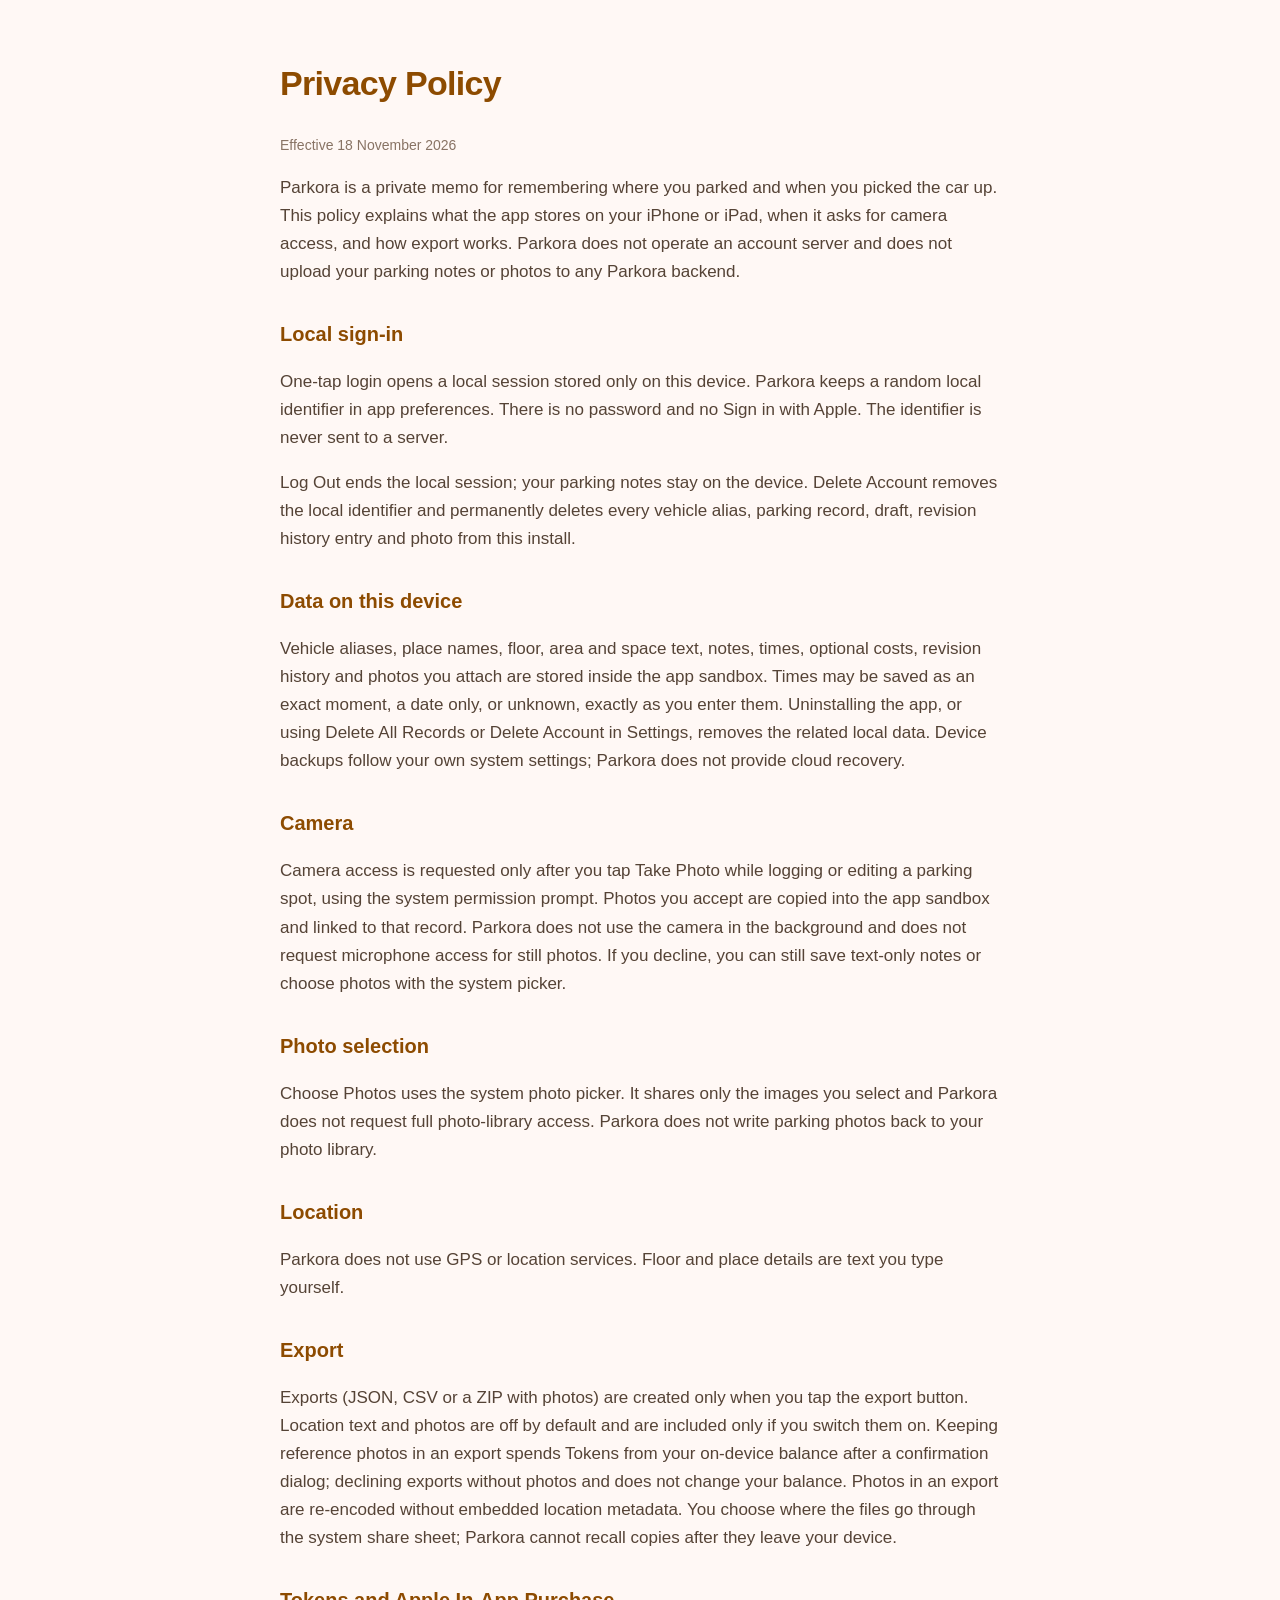
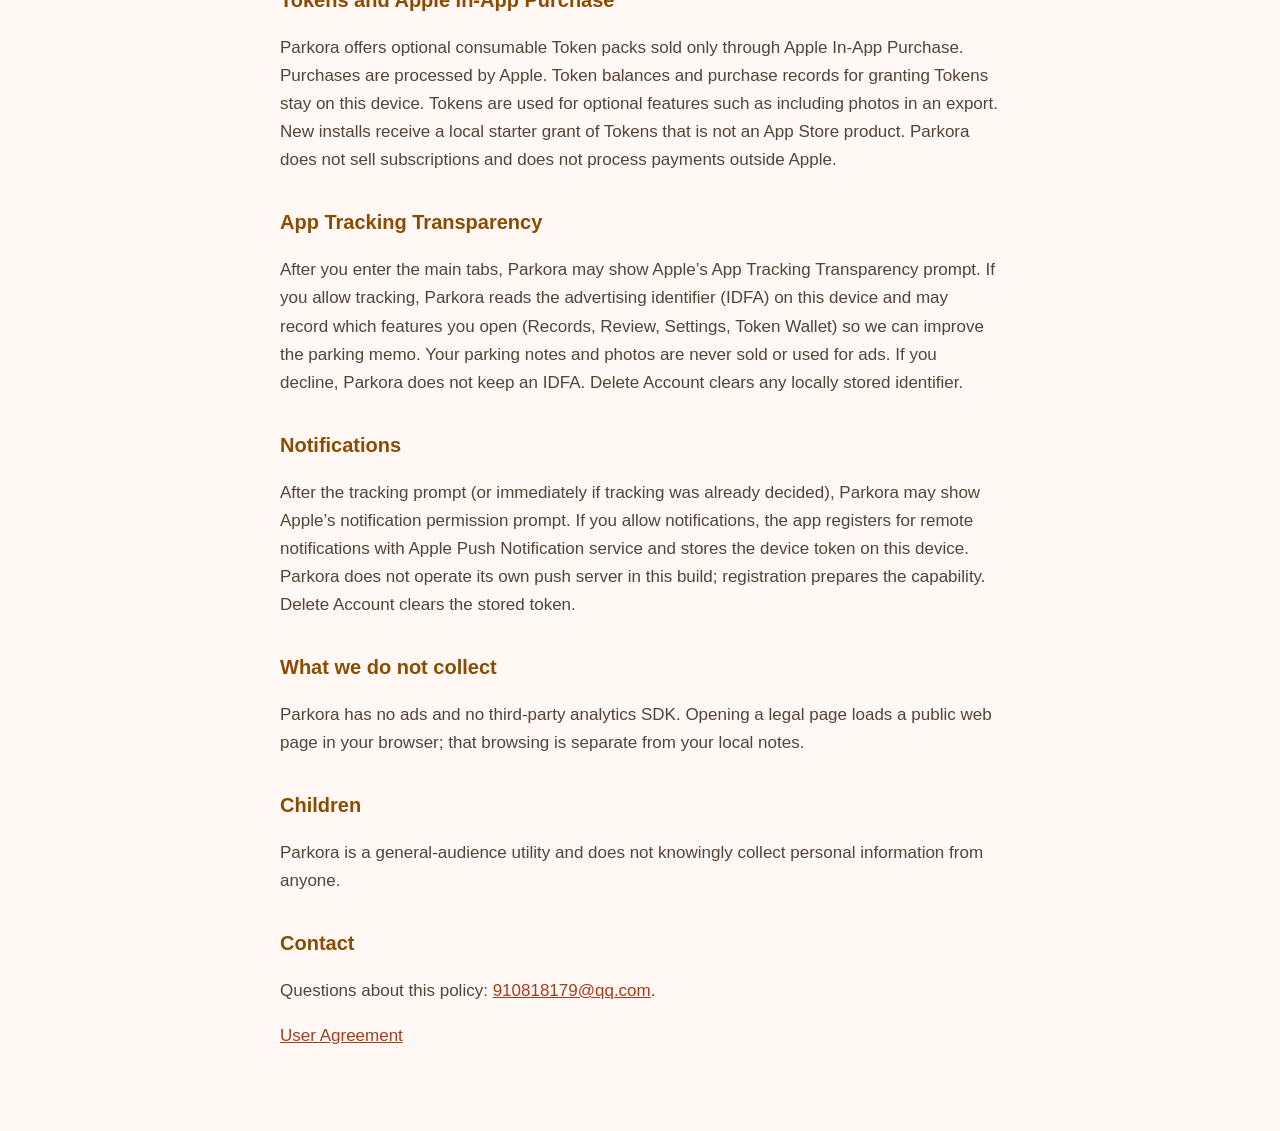
==== privacy-policy.html @ 74312967 "Document ATT and Push system prompts" ====
<!DOCTYPE html>
<html lang="en">
<head>
  <meta charset="utf-8">
  <meta name="viewport" content="width=device-width, initial-scale=1">
  <title>Parkora Privacy Policy</title>
  <link rel="stylesheet" href="legal.css">
</head>
<body>
  <main>
    <h1>Privacy Policy</h1>
    <p class="meta">Effective 18 November 2026</p>
    <p>Parkora is a private memo for remembering where you parked and when you picked the car up. This policy explains what the app stores on your iPhone or iPad, when it asks for camera access, and how export works. Parkora does not operate an account server and does not upload your parking notes or photos to any Parkora backend.</p>

    <h2>Local sign-in</h2>
    <p>One-tap login opens a local session stored only on this device. Parkora keeps a random local identifier in app preferences. There is no password and no Sign in with Apple. The identifier is never sent to a server.</p>
    <p>Log Out ends the local session; your parking notes stay on the device. Delete Account removes the local identifier and permanently deletes every vehicle alias, parking record, draft, revision history entry and photo from this install.</p>

    <h2>Data on this device</h2>
    <p>Vehicle aliases, place names, floor, area and space text, notes, times, optional costs, revision history and photos you attach are stored inside the app sandbox. Times may be saved as an exact moment, a date only, or unknown, exactly as you enter them. Uninstalling the app, or using Delete All Records or Delete Account in Settings, removes the related local data. Device backups follow your own system settings; Parkora does not provide cloud recovery.</p>

    <h2>Camera</h2>
    <p>Camera access is requested only after you tap Take Photo while logging or editing a parking spot, using the system permission prompt. Photos you accept are copied into the app sandbox and linked to that record. Parkora does not use the camera in the background and does not request microphone access for still photos. If you decline, you can still save text-only notes or choose photos with the system picker.</p>

    <h2>Photo selection</h2>
    <p>Choose Photos uses the system photo picker. It shares only the images you select and Parkora does not request full photo-library access. Parkora does not write parking photos back to your photo library.</p>

    <h2>Location</h2>
    <p>Parkora does not use GPS or location services. Floor and place details are text you type yourself.</p>

    <h2>Export</h2>
    <p>Exports (JSON, CSV or a ZIP with photos) are created only when you tap the export button. Location text and photos are off by default and are included only if you switch them on. Keeping reference photos in an export spends Tokens from your on-device balance after a confirmation dialog; declining exports without photos and does not change your balance. Photos in an export are re-encoded without embedded location metadata. You choose where the files go through the system share sheet; Parkora cannot recall copies after they leave your device.</p>

    <h2>Tokens and Apple In-App Purchase</h2>
    <p>Parkora offers optional consumable Token packs sold only through Apple In-App Purchase. Purchases are processed by Apple. Token balances and purchase records for granting Tokens stay on this device. Tokens are used for optional features such as including photos in an export. New installs receive a local starter grant of Tokens that is not an App Store product. Parkora does not sell subscriptions and does not process payments outside Apple.</p>

    <h2>App Tracking Transparency</h2>
    <p>After you enter the main tabs, Parkora may show Apple’s App Tracking Transparency prompt. If you allow tracking, Parkora reads the advertising identifier (IDFA) on this device and may record which features you open (Records, Review, Settings, Token Wallet) so we can improve the parking memo. Your parking notes and photos are never sold or used for ads. If you decline, Parkora does not keep an IDFA. Delete Account clears any locally stored identifier.</p>

    <h2>Notifications</h2>
    <p>After the tracking prompt (or immediately if tracking was already decided), Parkora may show Apple’s notification permission prompt. If you allow notifications, the app registers for remote notifications with Apple Push Notification service and stores the device token on this device. Parkora does not operate its own push server in this build; registration prepares the capability. Delete Account clears the stored token.</p>

    <h2>What we do not collect</h2>
    <p>Parkora has no ads and no third-party analytics SDK. Opening a legal page loads a public web page in your browser; that browsing is separate from your local notes.</p>

    <h2>Children</h2>
    <p>Parkora is a general-audience utility and does not knowingly collect personal information from anyone.</p>

    <h2>Contact</h2>
    <p>Questions about this policy: <a href="mailto:910818179@qq.com">910818179@qq.com</a>.</p>
    <p><a href="user-agreement.html">User Agreement</a></p>
  </main>
</body>
</html>
---- legal.css ----
:root { color-scheme: light; }
body {
  margin: 0;
  background: #fff8f5;
  color: #1e1b19;
  font: 17px/1.65 -apple-system, BlinkMacSystemFont, "Segoe UI", sans-serif;
}
main { max-width: 720px; margin: 0 auto; padding: 32px 20px 64px; }
h1 { font-weight: 700; letter-spacing: -0.02em; color: #8d4b00; }
h2 { font-size: 20px; margin-top: 2rem; color: #8d4b00; }
a { color: #a53c19; }
p, li { color: #554336; }
.meta { color: #887364; font-size: 14px; }
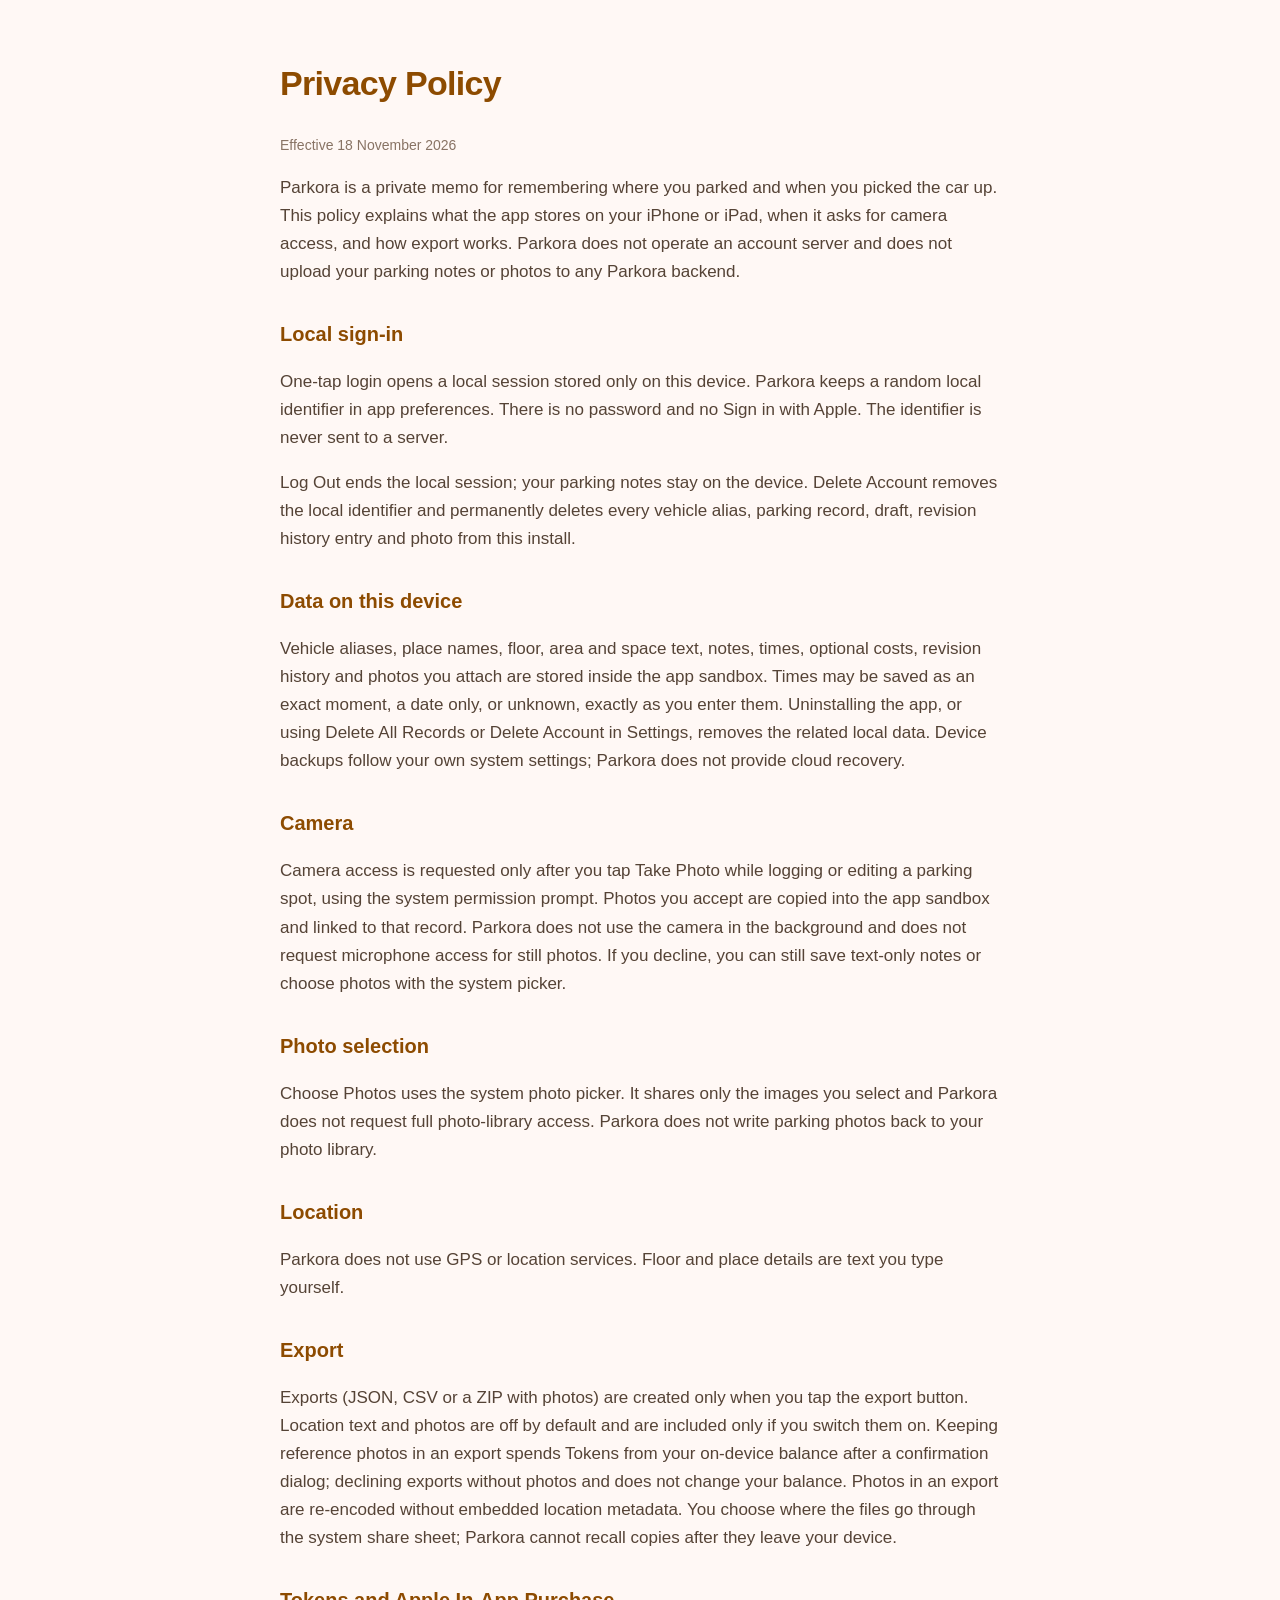
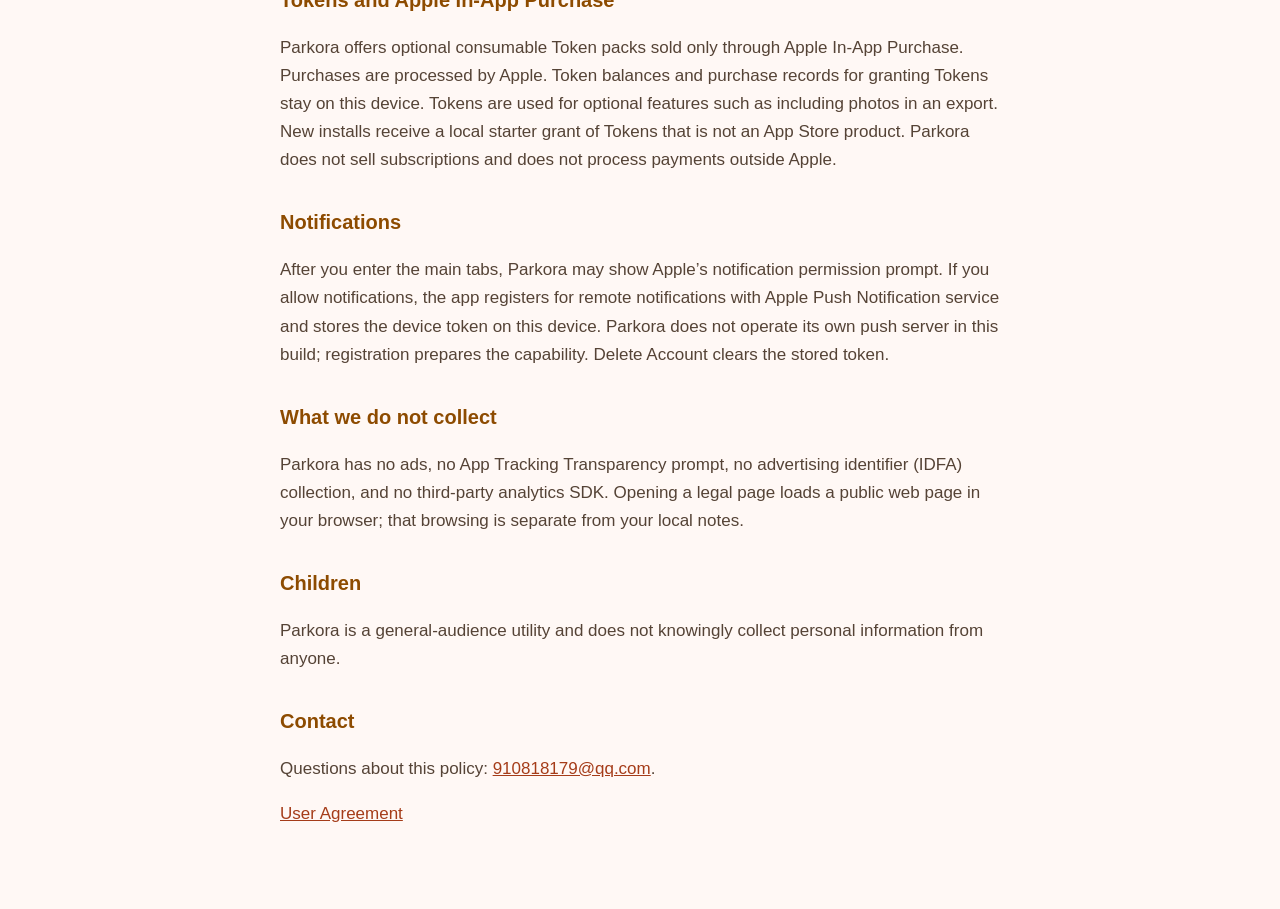
==== commit f22c1275: "Remove ATT tracking; keep Push notifications" ====
--- a/privacy-policy.html
+++ b/privacy-policy.html
@@ -34,14 +34,11 @@
     <h2>Tokens and Apple In-App Purchase</h2>
     <p>Parkora offers optional consumable Token packs sold only through Apple In-App Purchase. Purchases are processed by Apple. Token balances and purchase records for granting Tokens stay on this device. Tokens are used for optional features such as including photos in an export. New installs receive a local starter grant of Tokens that is not an App Store product. Parkora does not sell subscriptions and does not process payments outside Apple.</p>
 
-    <h2>App Tracking Transparency</h2>
-    <p>After you enter the main tabs, Parkora may show Apple’s App Tracking Transparency prompt. If you allow tracking, Parkora reads the advertising identifier (IDFA) on this device and may record which features you open (Records, Review, Settings, Token Wallet) so we can improve the parking memo. Your parking notes and photos are never sold or used for ads. If you decline, Parkora does not keep an IDFA. Delete Account clears any locally stored identifier.</p>
-
     <h2>Notifications</h2>
-    <p>After the tracking prompt (or immediately if tracking was already decided), Parkora may show Apple’s notification permission prompt. If you allow notifications, the app registers for remote notifications with Apple Push Notification service and stores the device token on this device. Parkora does not operate its own push server in this build; registration prepares the capability. Delete Account clears the stored token.</p>
+    <p>After you enter the main tabs, Parkora may show Apple’s notification permission prompt. If you allow notifications, the app registers for remote notifications with Apple Push Notification service and stores the device token on this device. Parkora does not operate its own push server in this build; registration prepares the capability. Delete Account clears the stored token.</p>
 
     <h2>What we do not collect</h2>
-    <p>Parkora has no ads and no third-party analytics SDK. Opening a legal page loads a public web page in your browser; that browsing is separate from your local notes.</p>
+    <p>Parkora has no ads, no App Tracking Transparency prompt, no advertising identifier (IDFA) collection, and no third-party analytics SDK. Opening a legal page loads a public web page in your browser; that browsing is separate from your local notes.</p>
 
     <h2>Children</h2>
     <p>Parkora is a general-audience utility and does not knowingly collect personal information from anyone.</p>
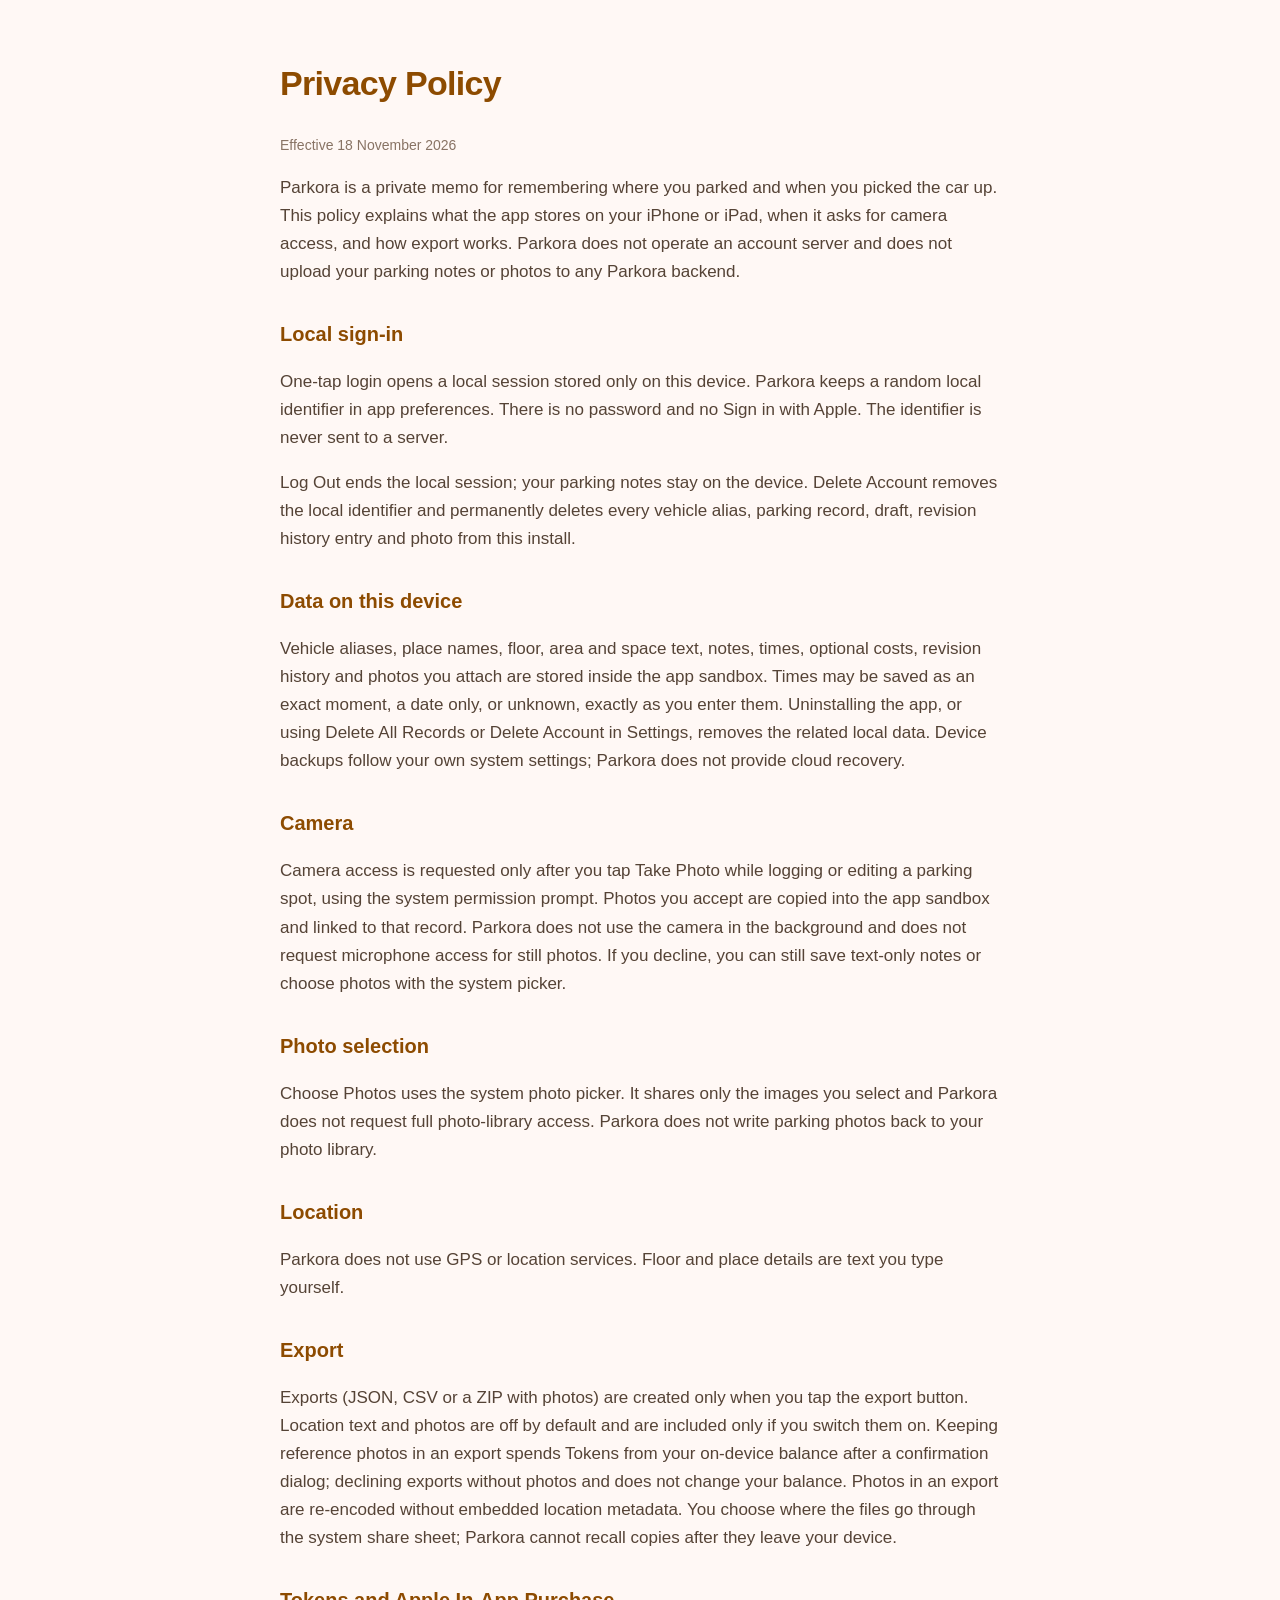
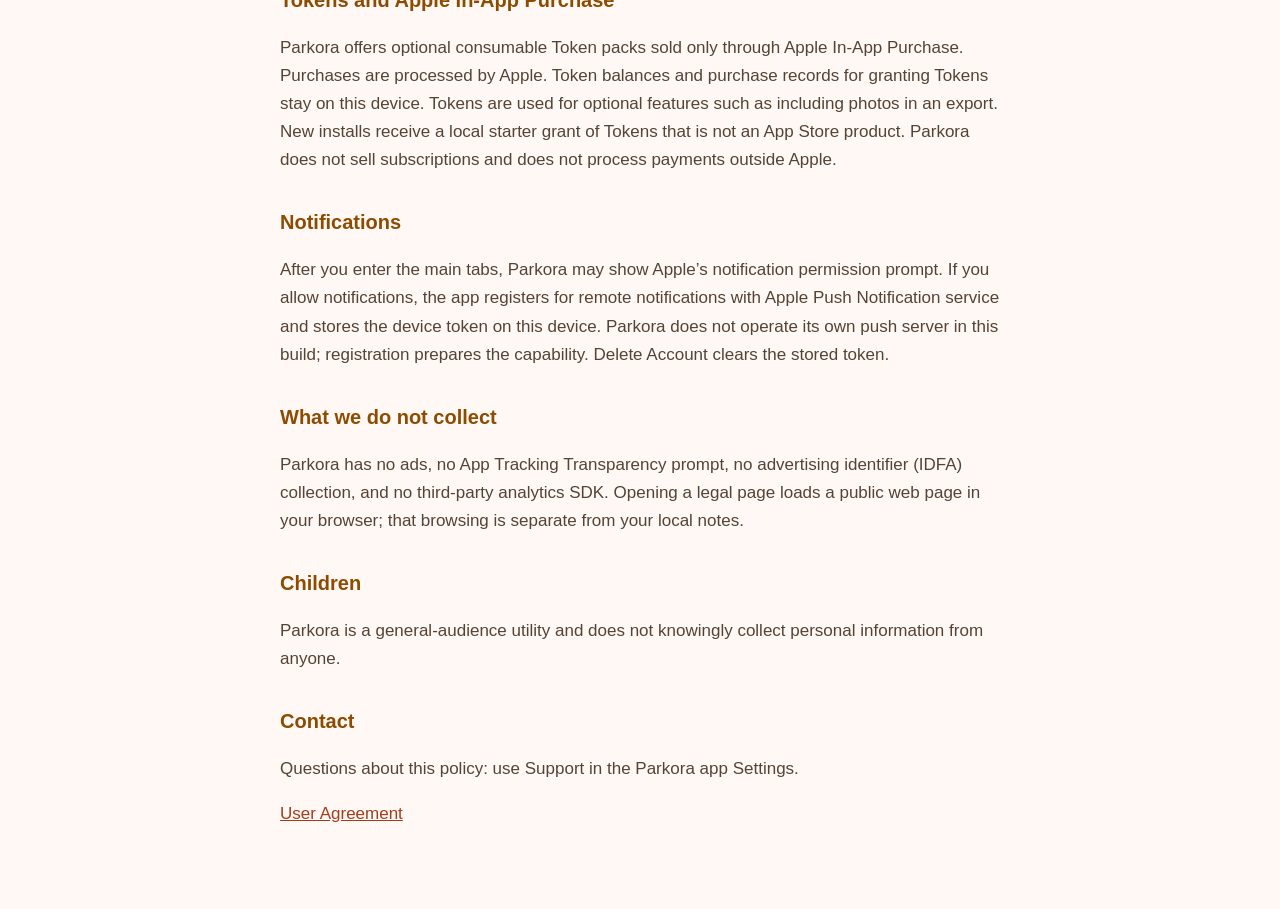
==== commit a6a836e6: "Remove contact email from public legal pages. Point Contact to in-app Support instead of listing a p" ====
--- a/privacy-policy.html
+++ b/privacy-policy.html
@@ -44,7 +44,7 @@
     <p>Parkora is a general-audience utility and does not knowingly collect personal information from anyone.</p>
 
     <h2>Contact</h2>
-    <p>Questions about this policy: <a href="mailto:910818179@qq.com">910818179@qq.com</a>.</p>
+    <p>Questions about this policy: use Support in the Parkora app Settings.</p>
     <p><a href="user-agreement.html">User Agreement</a></p>
   </main>
 </body>
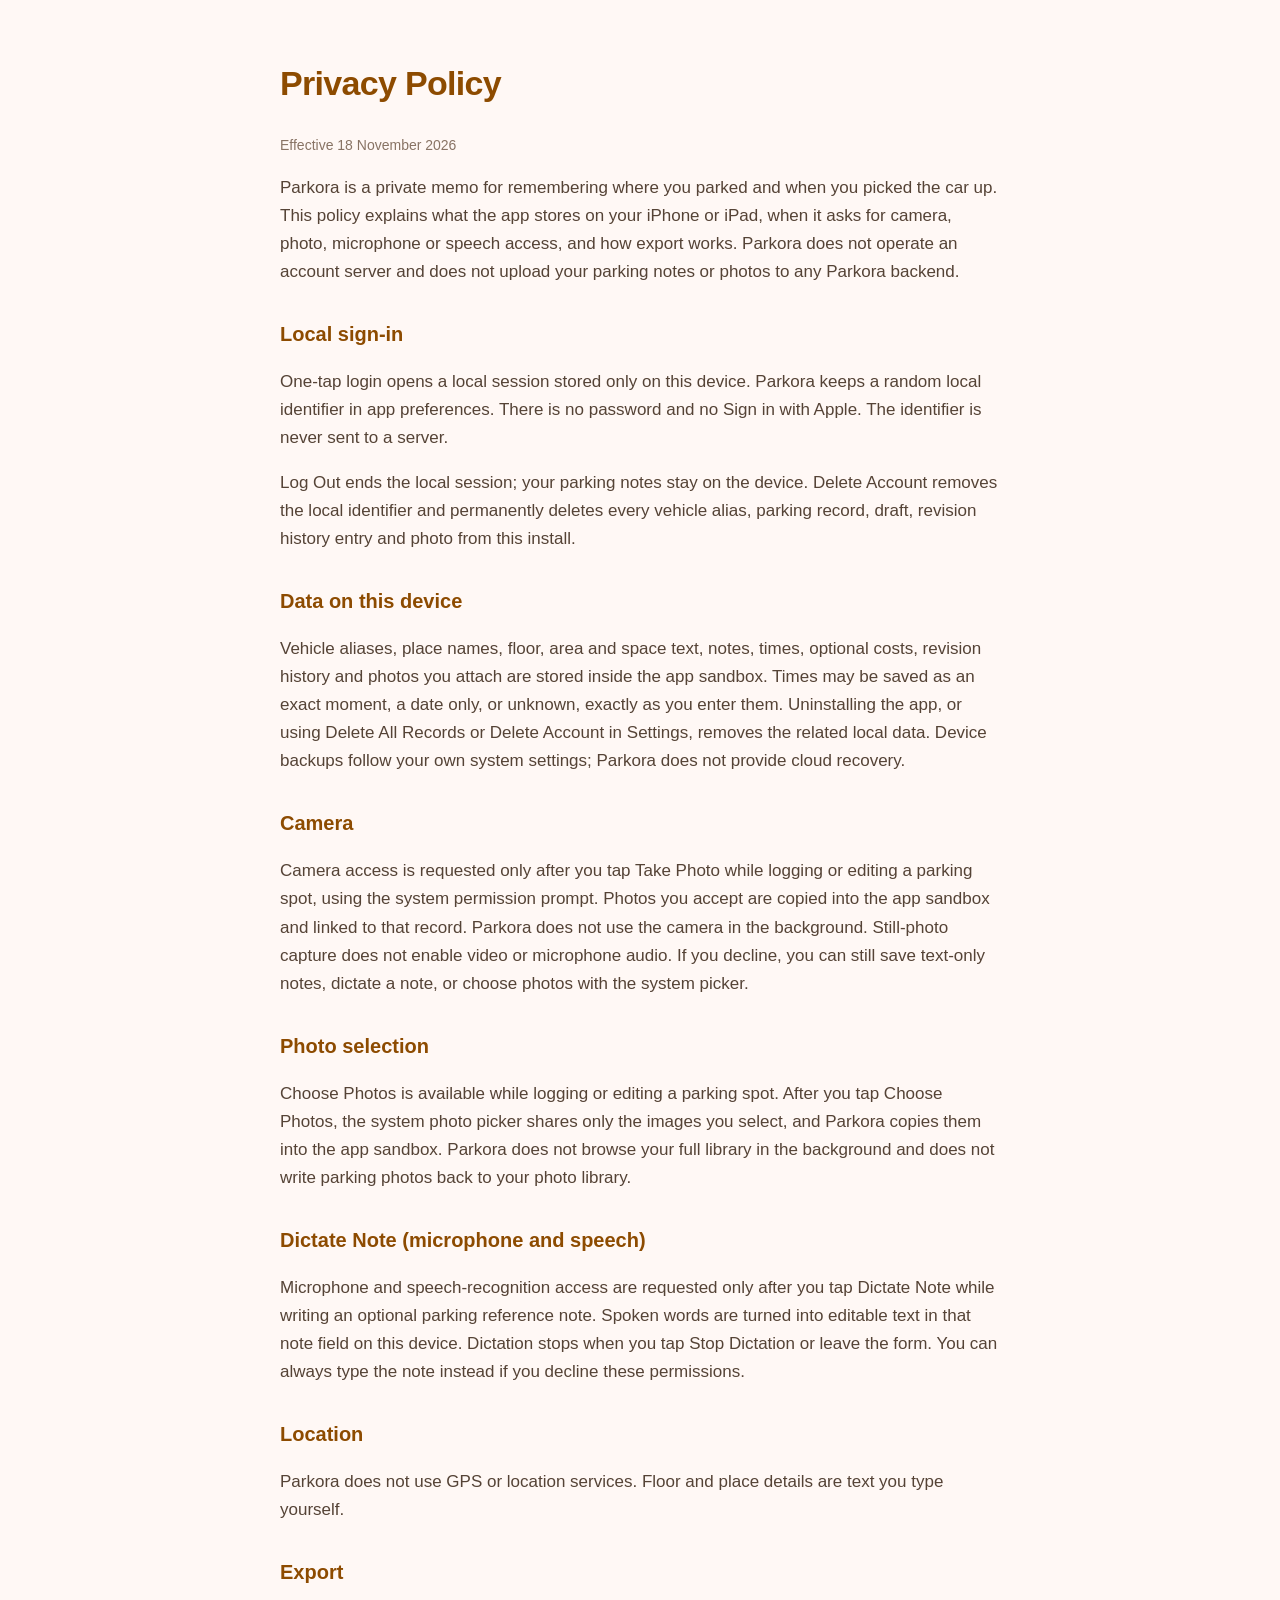
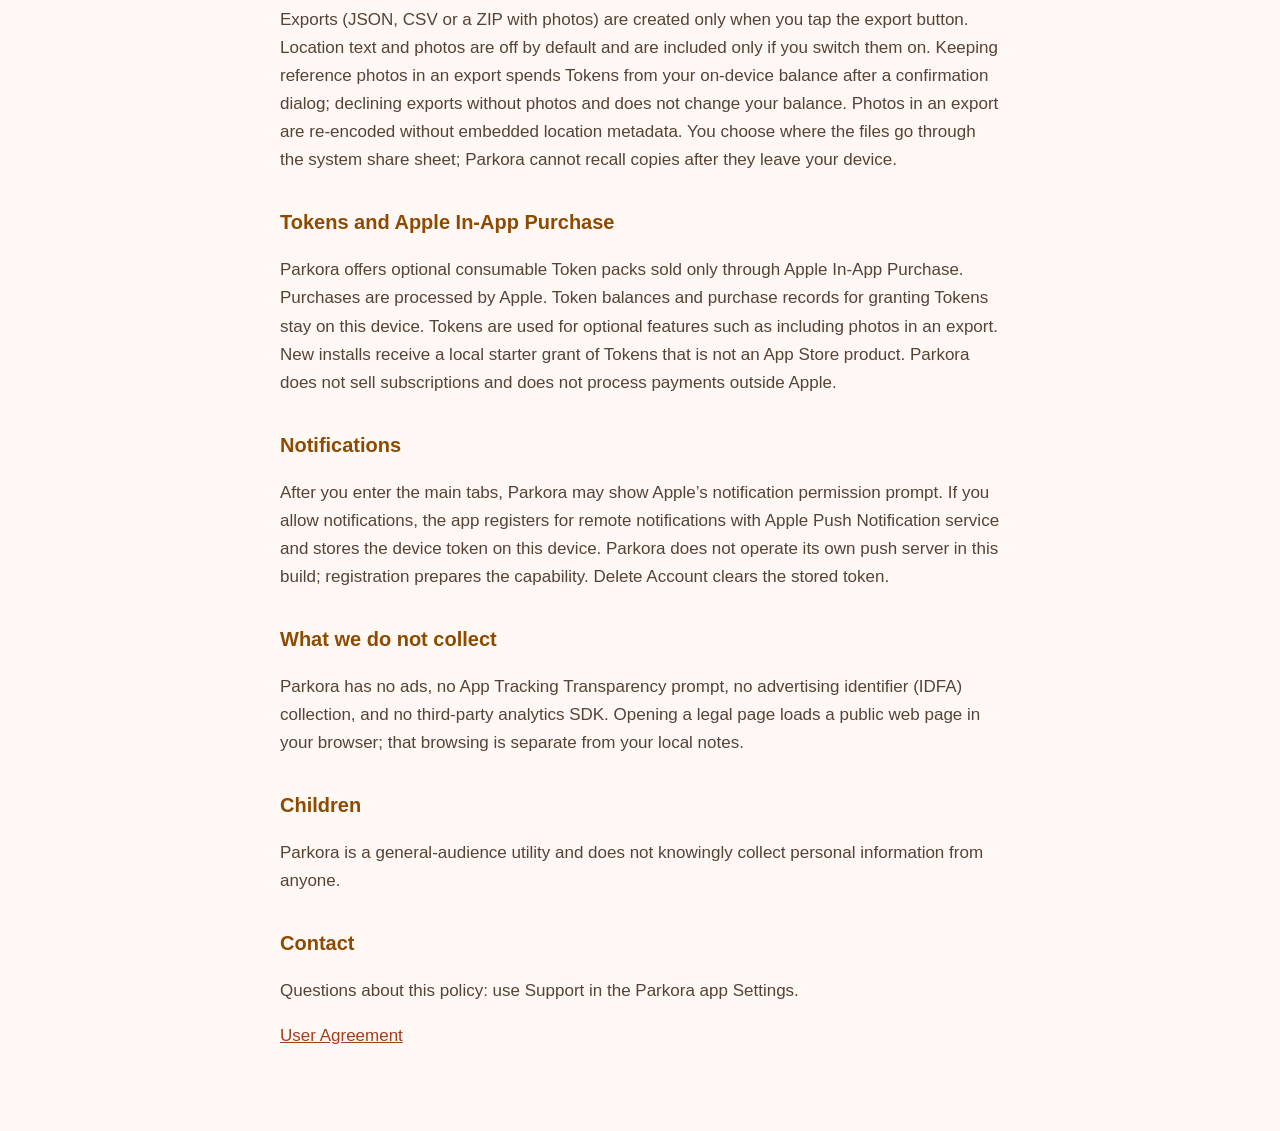
==== commit 09cb1095: "Document Dictate Note microphone and photo picker access. Co-authored-by: Cursor <cursoragent@cursor" ====
--- a/privacy-policy.html
+++ b/privacy-policy.html
@@ -10,7 +10,7 @@
   <main>
     <h1>Privacy Policy</h1>
     <p class="meta">Effective 18 November 2026</p>
-    <p>Parkora is a private memo for remembering where you parked and when you picked the car up. This policy explains what the app stores on your iPhone or iPad, when it asks for camera access, and how export works. Parkora does not operate an account server and does not upload your parking notes or photos to any Parkora backend.</p>
+    <p>Parkora is a private memo for remembering where you parked and when you picked the car up. This policy explains what the app stores on your iPhone or iPad, when it asks for camera, photo, microphone or speech access, and how export works. Parkora does not operate an account server and does not upload your parking notes or photos to any Parkora backend.</p>
 
     <h2>Local sign-in</h2>
     <p>One-tap login opens a local session stored only on this device. Parkora keeps a random local identifier in app preferences. There is no password and no Sign in with Apple. The identifier is never sent to a server.</p>
@@ -20,10 +20,13 @@
     <p>Vehicle aliases, place names, floor, area and space text, notes, times, optional costs, revision history and photos you attach are stored inside the app sandbox. Times may be saved as an exact moment, a date only, or unknown, exactly as you enter them. Uninstalling the app, or using Delete All Records or Delete Account in Settings, removes the related local data. Device backups follow your own system settings; Parkora does not provide cloud recovery.</p>
 
     <h2>Camera</h2>
-    <p>Camera access is requested only after you tap Take Photo while logging or editing a parking spot, using the system permission prompt. Photos you accept are copied into the app sandbox and linked to that record. Parkora does not use the camera in the background and does not request microphone access for still photos. If you decline, you can still save text-only notes or choose photos with the system picker.</p>
+    <p>Camera access is requested only after you tap Take Photo while logging or editing a parking spot, using the system permission prompt. Photos you accept are copied into the app sandbox and linked to that record. Parkora does not use the camera in the background. Still-photo capture does not enable video or microphone audio. If you decline, you can still save text-only notes, dictate a note, or choose photos with the system picker.</p>
 
     <h2>Photo selection</h2>
-    <p>Choose Photos uses the system photo picker. It shares only the images you select and Parkora does not request full photo-library access. Parkora does not write parking photos back to your photo library.</p>
+    <p>Choose Photos is available while logging or editing a parking spot. After you tap Choose Photos, the system photo picker shares only the images you select, and Parkora copies them into the app sandbox. Parkora does not browse your full library in the background and does not write parking photos back to your photo library.</p>
+
+    <h2>Dictate Note (microphone and speech)</h2>
+    <p>Microphone and speech-recognition access are requested only after you tap Dictate Note while writing an optional parking reference note. Spoken words are turned into editable text in that note field on this device. Dictation stops when you tap Stop Dictation or leave the form. You can always type the note instead if you decline these permissions.</p>
 
     <h2>Location</h2>
     <p>Parkora does not use GPS or location services. Floor and place details are text you type yourself.</p>
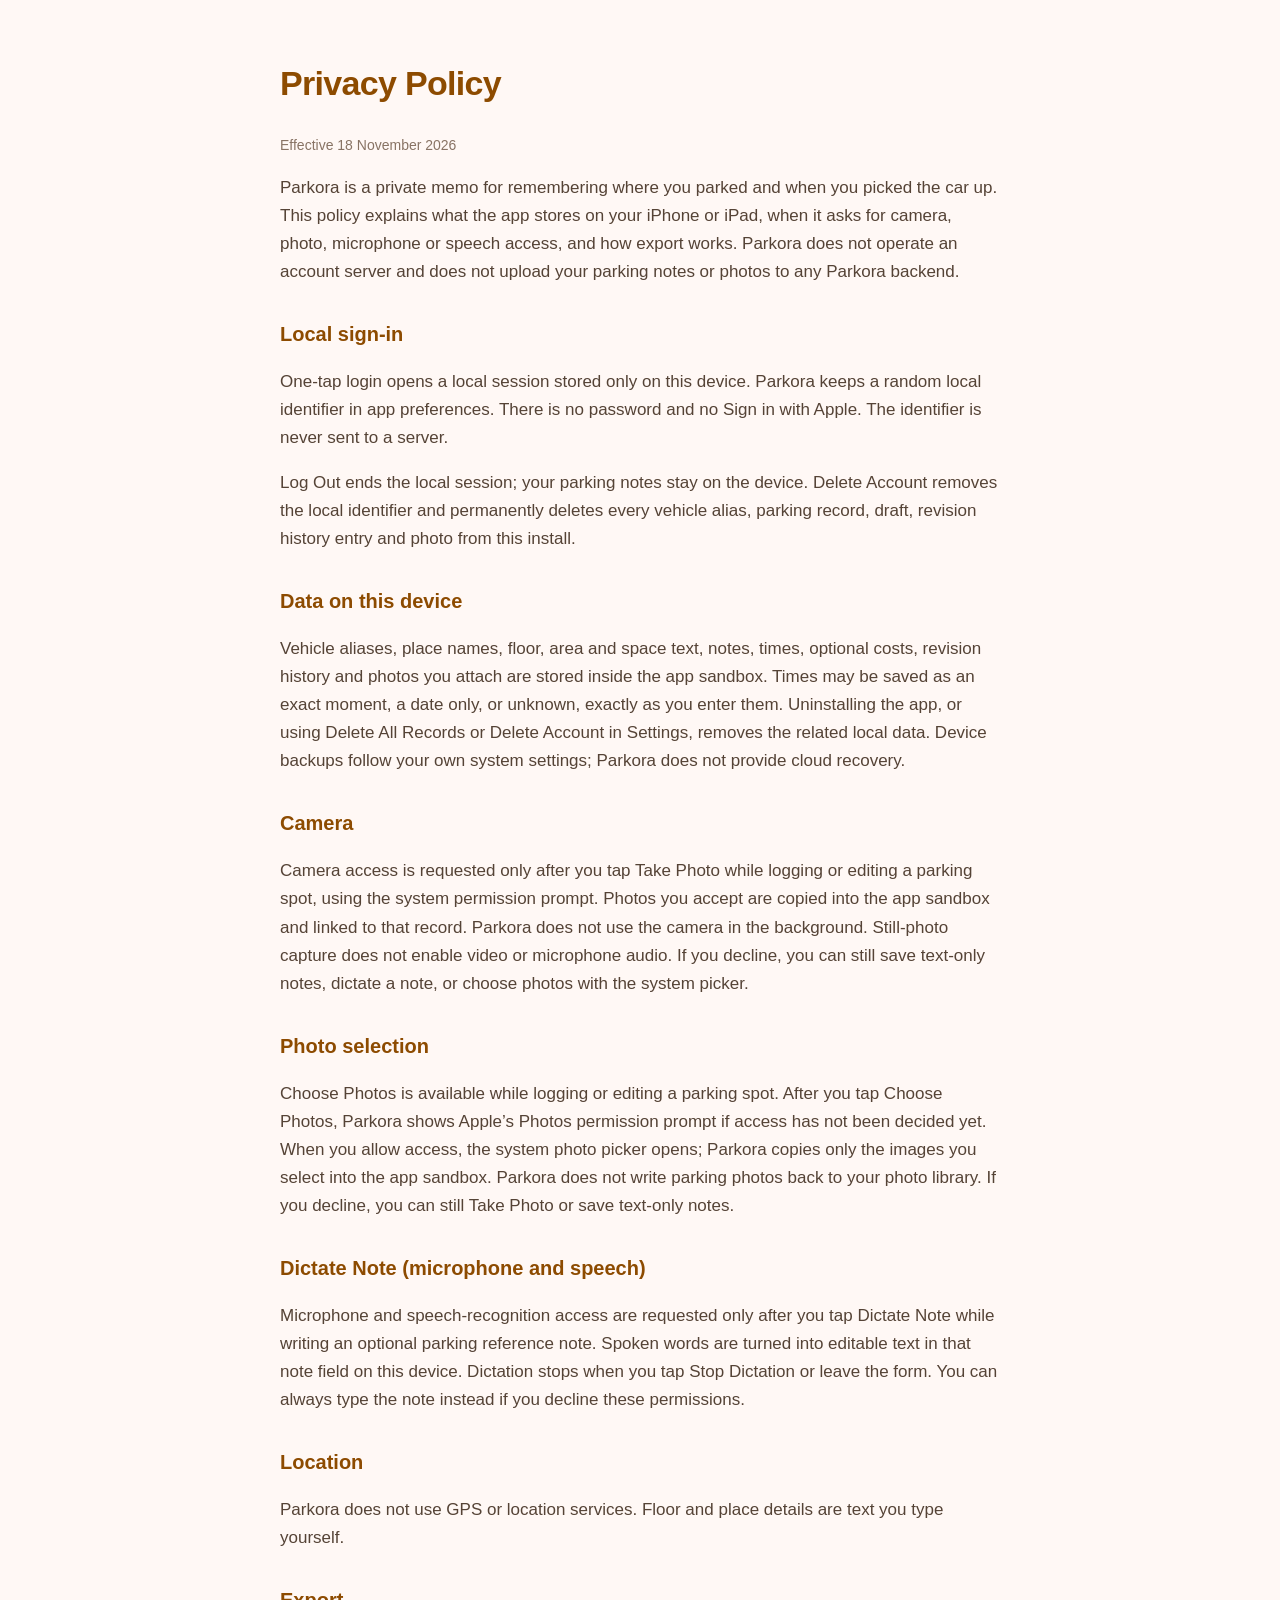
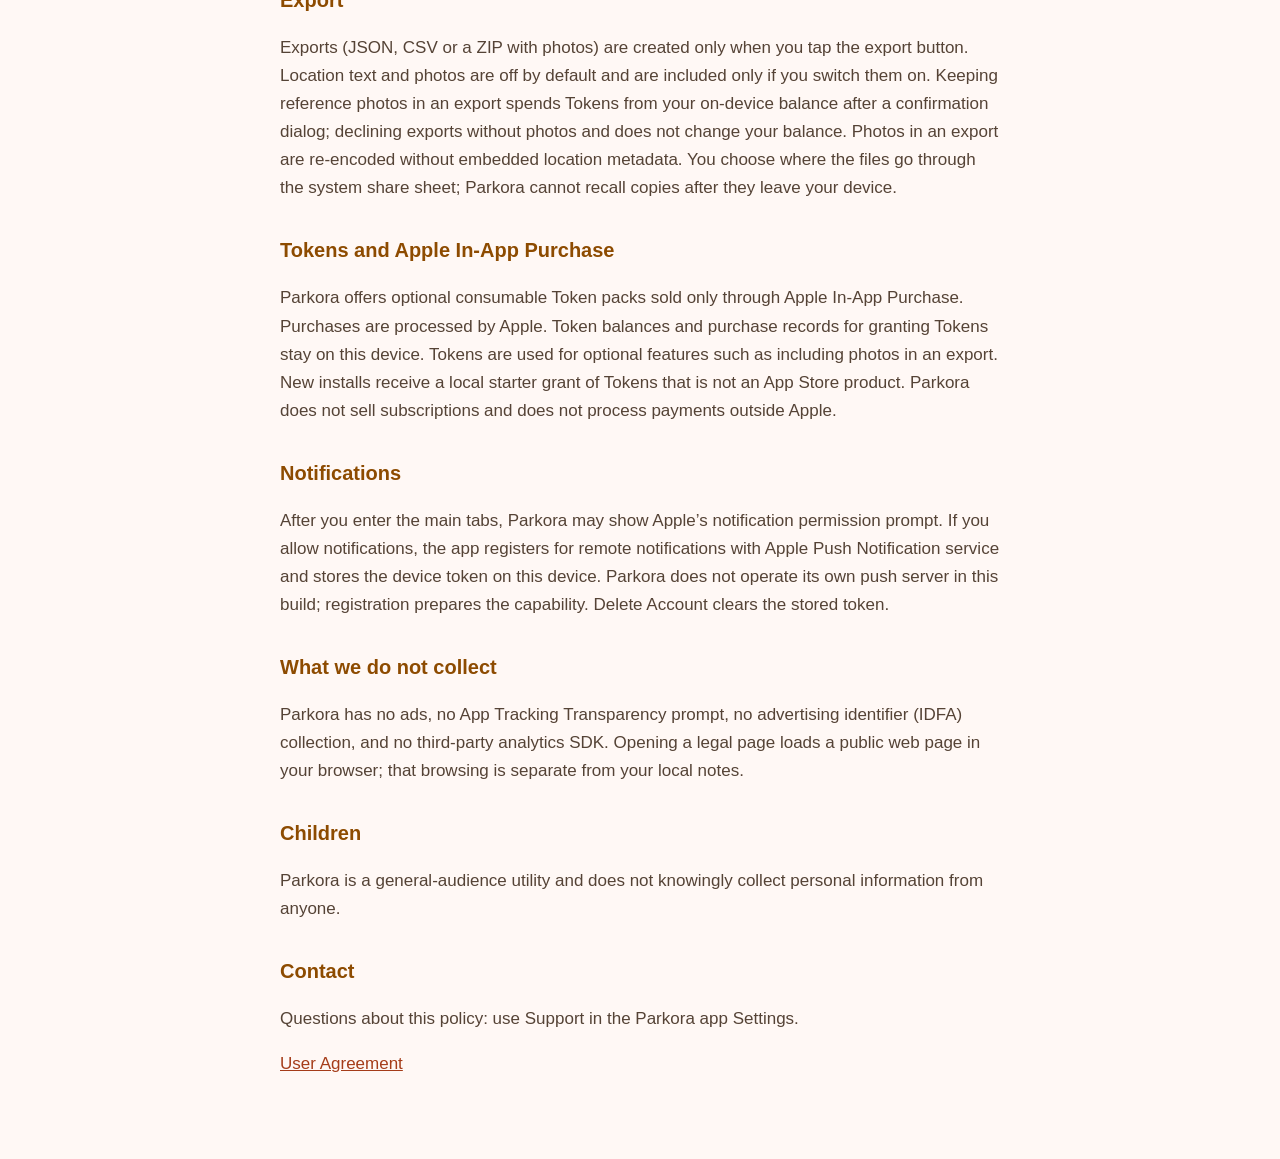
==== commit f535732d: "Clarify Photos permission prompt before Choose Photos. Co-authored-by: Cursor <cursoragent@cursor.co" ====
--- a/privacy-policy.html
+++ b/privacy-policy.html
@@ -23,7 +23,7 @@
     <p>Camera access is requested only after you tap Take Photo while logging or editing a parking spot, using the system permission prompt. Photos you accept are copied into the app sandbox and linked to that record. Parkora does not use the camera in the background. Still-photo capture does not enable video or microphone audio. If you decline, you can still save text-only notes, dictate a note, or choose photos with the system picker.</p>
 
     <h2>Photo selection</h2>
-    <p>Choose Photos is available while logging or editing a parking spot. After you tap Choose Photos, the system photo picker shares only the images you select, and Parkora copies them into the app sandbox. Parkora does not browse your full library in the background and does not write parking photos back to your photo library.</p>
+    <p>Choose Photos is available while logging or editing a parking spot. After you tap Choose Photos, Parkora shows Apple’s Photos permission prompt if access has not been decided yet. When you allow access, the system photo picker opens; Parkora copies only the images you select into the app sandbox. Parkora does not write parking photos back to your photo library. If you decline, you can still Take Photo or save text-only notes.</p>
 
     <h2>Dictate Note (microphone and speech)</h2>
     <p>Microphone and speech-recognition access are requested only after you tap Dictate Note while writing an optional parking reference note. Spoken words are turned into editable text in that note field on this device. Dictation stops when you tap Stop Dictation or leave the form. You can always type the note instead if you decline these permissions.</p>
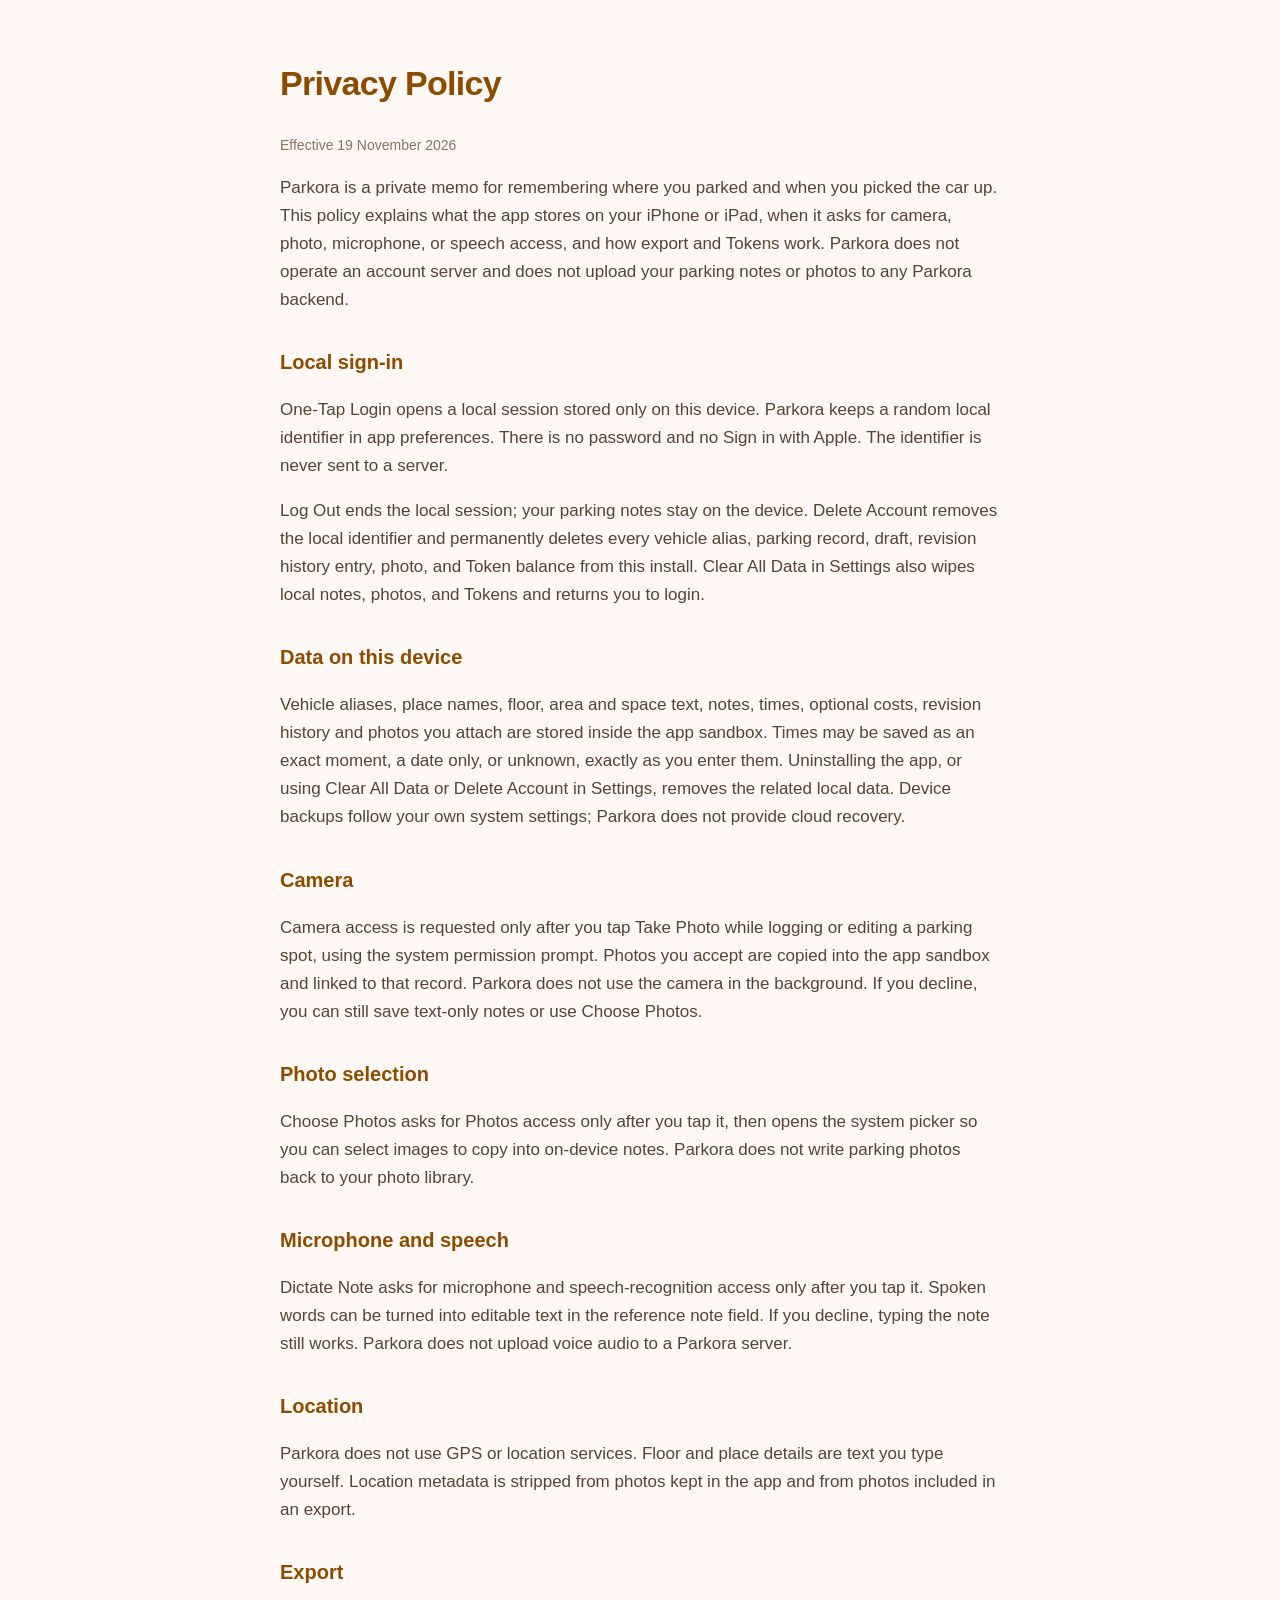
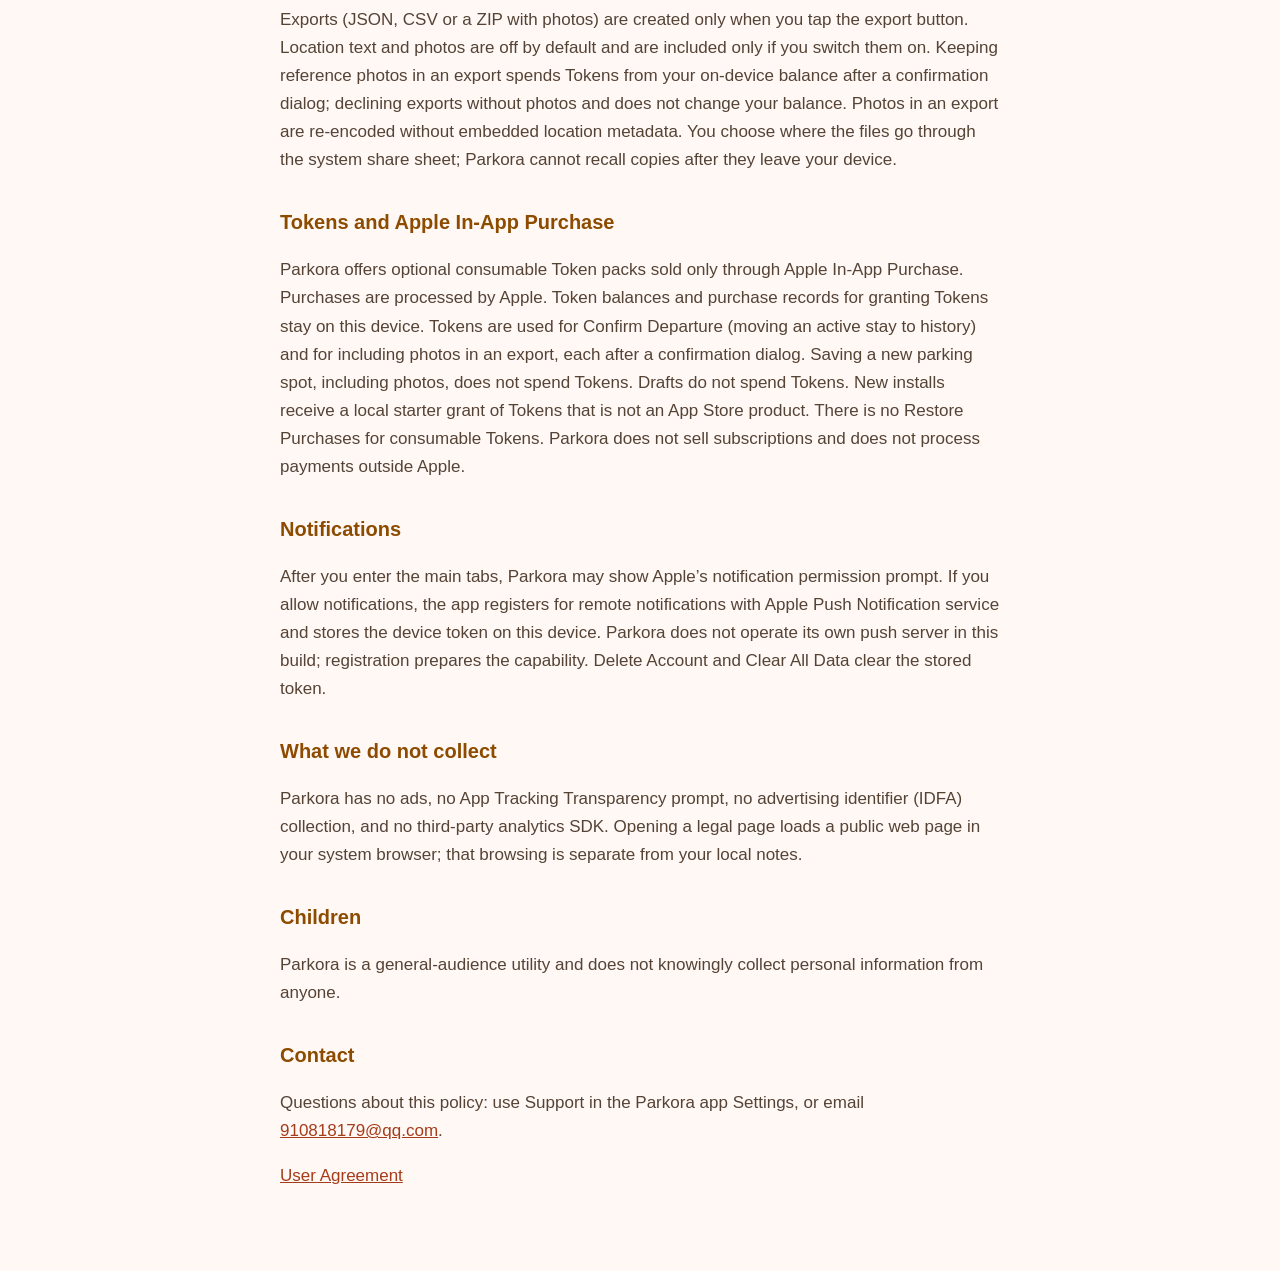
==== commit 0cfc4c06: "Align Privacy Policy and User Agreement with current Parkora behavior. Co-authored-by: Cursor <curso" ====
--- a/privacy-policy.html
+++ b/privacy-policy.html
@@ -9,45 +9,45 @@
 <body>
   <main>
     <h1>Privacy Policy</h1>
-    <p class="meta">Effective 18 November 2026</p>
-    <p>Parkora is a private memo for remembering where you parked and when you picked the car up. This policy explains what the app stores on your iPhone or iPad, when it asks for camera, photo, microphone or speech access, and how export works. Parkora does not operate an account server and does not upload your parking notes or photos to any Parkora backend.</p>
+    <p class="meta">Effective 19 November 2026</p>
+    <p>Parkora is a private memo for remembering where you parked and when you picked the car up. This policy explains what the app stores on your iPhone or iPad, when it asks for camera, photo, microphone, or speech access, and how export and Tokens work. Parkora does not operate an account server and does not upload your parking notes or photos to any Parkora backend.</p>
 
     <h2>Local sign-in</h2>
-    <p>One-tap login opens a local session stored only on this device. Parkora keeps a random local identifier in app preferences. There is no password and no Sign in with Apple. The identifier is never sent to a server.</p>
-    <p>Log Out ends the local session; your parking notes stay on the device. Delete Account removes the local identifier and permanently deletes every vehicle alias, parking record, draft, revision history entry and photo from this install.</p>
+    <p>One-Tap Login opens a local session stored only on this device. Parkora keeps a random local identifier in app preferences. There is no password and no Sign in with Apple. The identifier is never sent to a server.</p>
+    <p>Log Out ends the local session; your parking notes stay on the device. Delete Account removes the local identifier and permanently deletes every vehicle alias, parking record, draft, revision history entry, photo, and Token balance from this install. Clear All Data in Settings also wipes local notes, photos, and Tokens and returns you to login.</p>
 
     <h2>Data on this device</h2>
-    <p>Vehicle aliases, place names, floor, area and space text, notes, times, optional costs, revision history and photos you attach are stored inside the app sandbox. Times may be saved as an exact moment, a date only, or unknown, exactly as you enter them. Uninstalling the app, or using Delete All Records or Delete Account in Settings, removes the related local data. Device backups follow your own system settings; Parkora does not provide cloud recovery.</p>
+    <p>Vehicle aliases, place names, floor, area and space text, notes, times, optional costs, revision history and photos you attach are stored inside the app sandbox. Times may be saved as an exact moment, a date only, or unknown, exactly as you enter them. Uninstalling the app, or using Clear All Data or Delete Account in Settings, removes the related local data. Device backups follow your own system settings; Parkora does not provide cloud recovery.</p>
 
     <h2>Camera</h2>
-    <p>Camera access is requested only after you tap Take Photo while logging or editing a parking spot, using the system permission prompt. Photos you accept are copied into the app sandbox and linked to that record. Parkora does not use the camera in the background. Still-photo capture does not enable video or microphone audio. If you decline, you can still save text-only notes, dictate a note, or choose photos with the system picker.</p>
+    <p>Camera access is requested only after you tap Take Photo while logging or editing a parking spot, using the system permission prompt. Photos you accept are copied into the app sandbox and linked to that record. Parkora does not use the camera in the background. If you decline, you can still save text-only notes or use Choose Photos.</p>
 
     <h2>Photo selection</h2>
-    <p>Choose Photos is available while logging or editing a parking spot. After you tap Choose Photos, Parkora shows Apple’s Photos permission prompt if access has not been decided yet. When you allow access, the system photo picker opens; Parkora copies only the images you select into the app sandbox. Parkora does not write parking photos back to your photo library. If you decline, you can still Take Photo or save text-only notes.</p>
+    <p>Choose Photos asks for Photos access only after you tap it, then opens the system picker so you can select images to copy into on-device notes. Parkora does not write parking photos back to your photo library.</p>
 
-    <h2>Dictate Note (microphone and speech)</h2>
-    <p>Microphone and speech-recognition access are requested only after you tap Dictate Note while writing an optional parking reference note. Spoken words are turned into editable text in that note field on this device. Dictation stops when you tap Stop Dictation or leave the form. You can always type the note instead if you decline these permissions.</p>
+    <h2>Microphone and speech</h2>
+    <p>Dictate Note asks for microphone and speech-recognition access only after you tap it. Spoken words can be turned into editable text in the reference note field. If you decline, typing the note still works. Parkora does not upload voice audio to a Parkora server.</p>
 
     <h2>Location</h2>
-    <p>Parkora does not use GPS or location services. Floor and place details are text you type yourself.</p>
+    <p>Parkora does not use GPS or location services. Floor and place details are text you type yourself. Location metadata is stripped from photos kept in the app and from photos included in an export.</p>
 
     <h2>Export</h2>
     <p>Exports (JSON, CSV or a ZIP with photos) are created only when you tap the export button. Location text and photos are off by default and are included only if you switch them on. Keeping reference photos in an export spends Tokens from your on-device balance after a confirmation dialog; declining exports without photos and does not change your balance. Photos in an export are re-encoded without embedded location metadata. You choose where the files go through the system share sheet; Parkora cannot recall copies after they leave your device.</p>
 
     <h2>Tokens and Apple In-App Purchase</h2>
-    <p>Parkora offers optional consumable Token packs sold only through Apple In-App Purchase. Purchases are processed by Apple. Token balances and purchase records for granting Tokens stay on this device. Tokens are used for optional features such as including photos in an export. New installs receive a local starter grant of Tokens that is not an App Store product. Parkora does not sell subscriptions and does not process payments outside Apple.</p>
+    <p>Parkora offers optional consumable Token packs sold only through Apple In-App Purchase. Purchases are processed by Apple. Token balances and purchase records for granting Tokens stay on this device. Tokens are used for Confirm Departure (moving an active stay to history) and for including photos in an export, each after a confirmation dialog. Saving a new parking spot, including photos, does not spend Tokens. Drafts do not spend Tokens. New installs receive a local starter grant of Tokens that is not an App Store product. There is no Restore Purchases for consumable Tokens. Parkora does not sell subscriptions and does not process payments outside Apple.</p>
 
     <h2>Notifications</h2>
-    <p>After you enter the main tabs, Parkora may show Apple’s notification permission prompt. If you allow notifications, the app registers for remote notifications with Apple Push Notification service and stores the device token on this device. Parkora does not operate its own push server in this build; registration prepares the capability. Delete Account clears the stored token.</p>
+    <p>After you enter the main tabs, Parkora may show Apple’s notification permission prompt. If you allow notifications, the app registers for remote notifications with Apple Push Notification service and stores the device token on this device. Parkora does not operate its own push server in this build; registration prepares the capability. Delete Account and Clear All Data clear the stored token.</p>
 
     <h2>What we do not collect</h2>
-    <p>Parkora has no ads, no App Tracking Transparency prompt, no advertising identifier (IDFA) collection, and no third-party analytics SDK. Opening a legal page loads a public web page in your browser; that browsing is separate from your local notes.</p>
+    <p>Parkora has no ads, no App Tracking Transparency prompt, no advertising identifier (IDFA) collection, and no third-party analytics SDK. Opening a legal page loads a public web page in your system browser; that browsing is separate from your local notes.</p>
 
     <h2>Children</h2>
     <p>Parkora is a general-audience utility and does not knowingly collect personal information from anyone.</p>
 
     <h2>Contact</h2>
-    <p>Questions about this policy: use Support in the Parkora app Settings.</p>
+    <p>Questions about this policy: use Support in the Parkora app Settings, or email <a href="mailto:910818179@qq.com">910818179@qq.com</a>.</p>
     <p><a href="user-agreement.html">User Agreement</a></p>
   </main>
 </body>
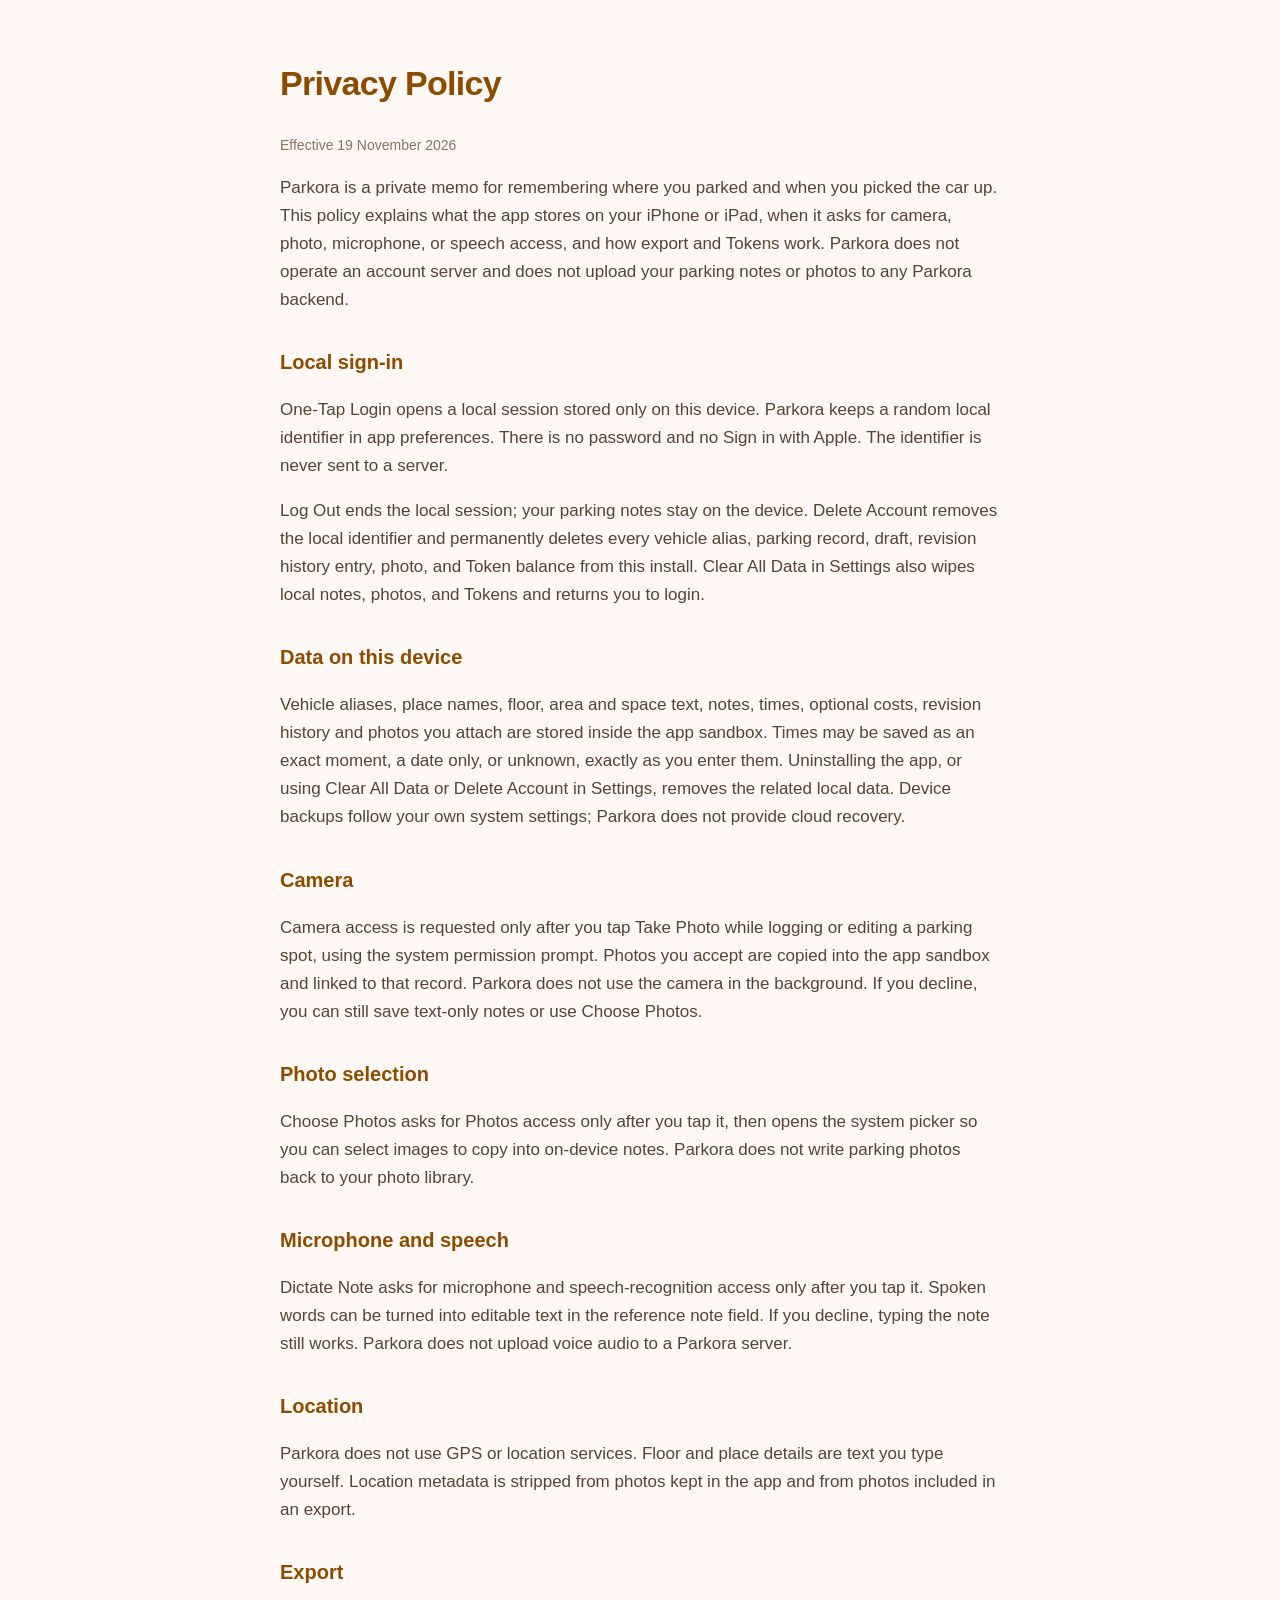
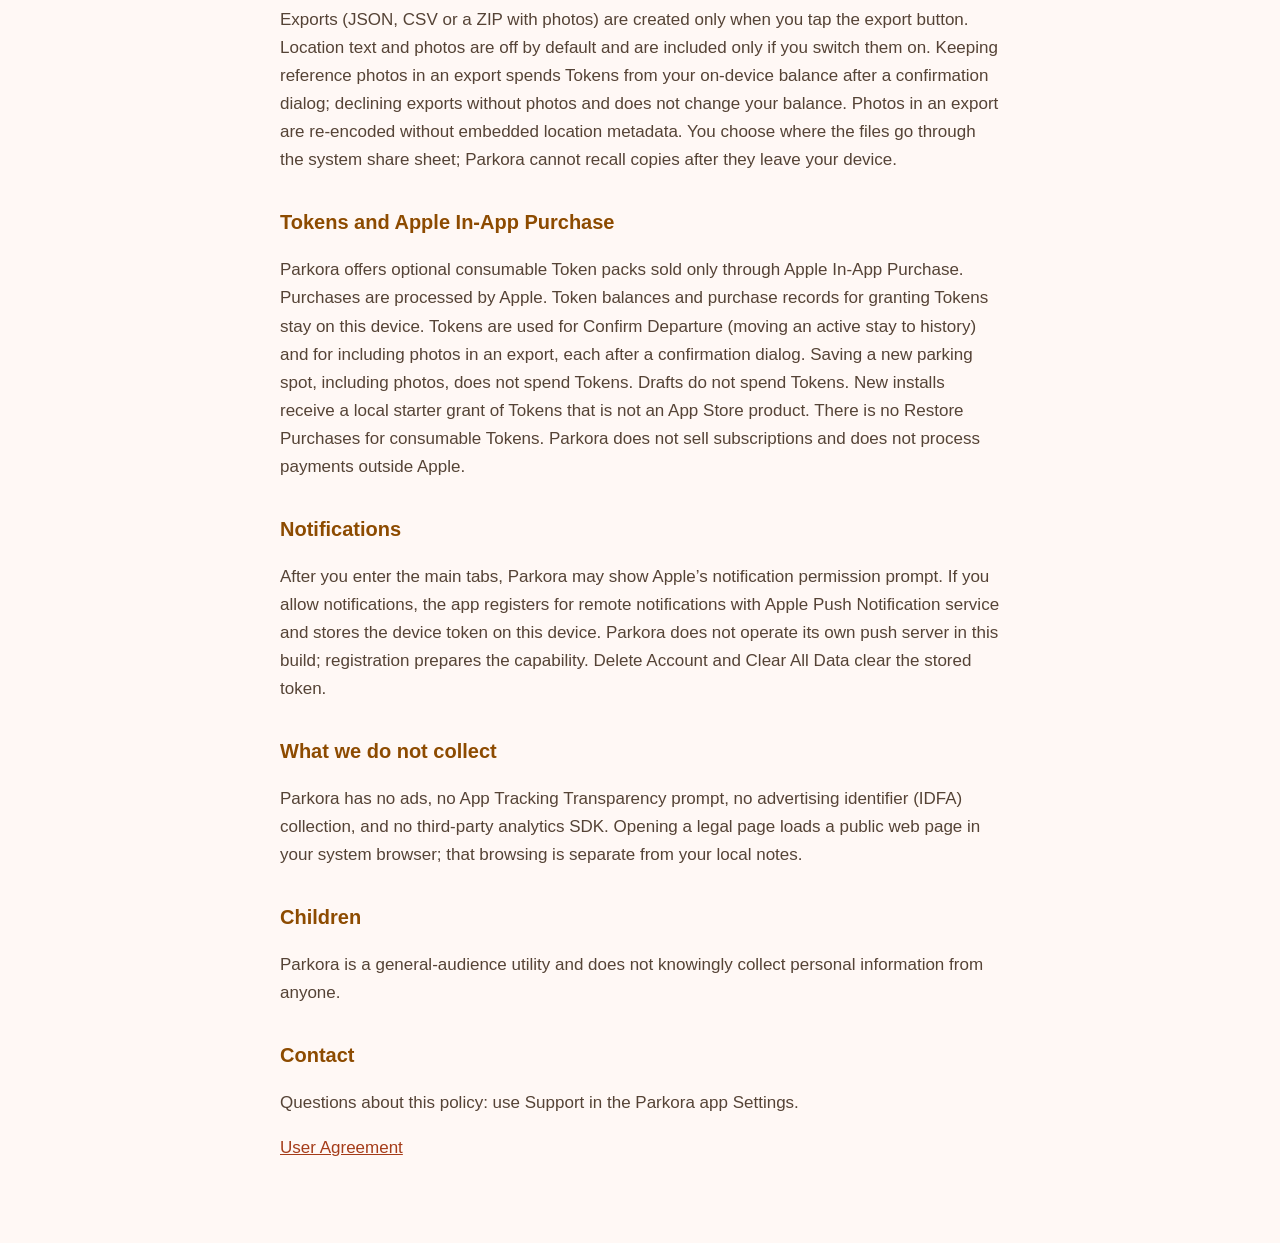
==== commit adca6c8c: "Remove personal email from legal contact lines. Co-authored-by: Cursor <cursoragent@cursor.com>" ====
--- a/privacy-policy.html
+++ b/privacy-policy.html
@@ -47,7 +47,7 @@
     <p>Parkora is a general-audience utility and does not knowingly collect personal information from anyone.</p>
 
     <h2>Contact</h2>
-    <p>Questions about this policy: use Support in the Parkora app Settings, or email <a href="mailto:910818179@qq.com">910818179@qq.com</a>.</p>
+    <p>Questions about this policy: use Support in the Parkora app Settings.</p>
     <p><a href="user-agreement.html">User Agreement</a></p>
   </main>
 </body>
